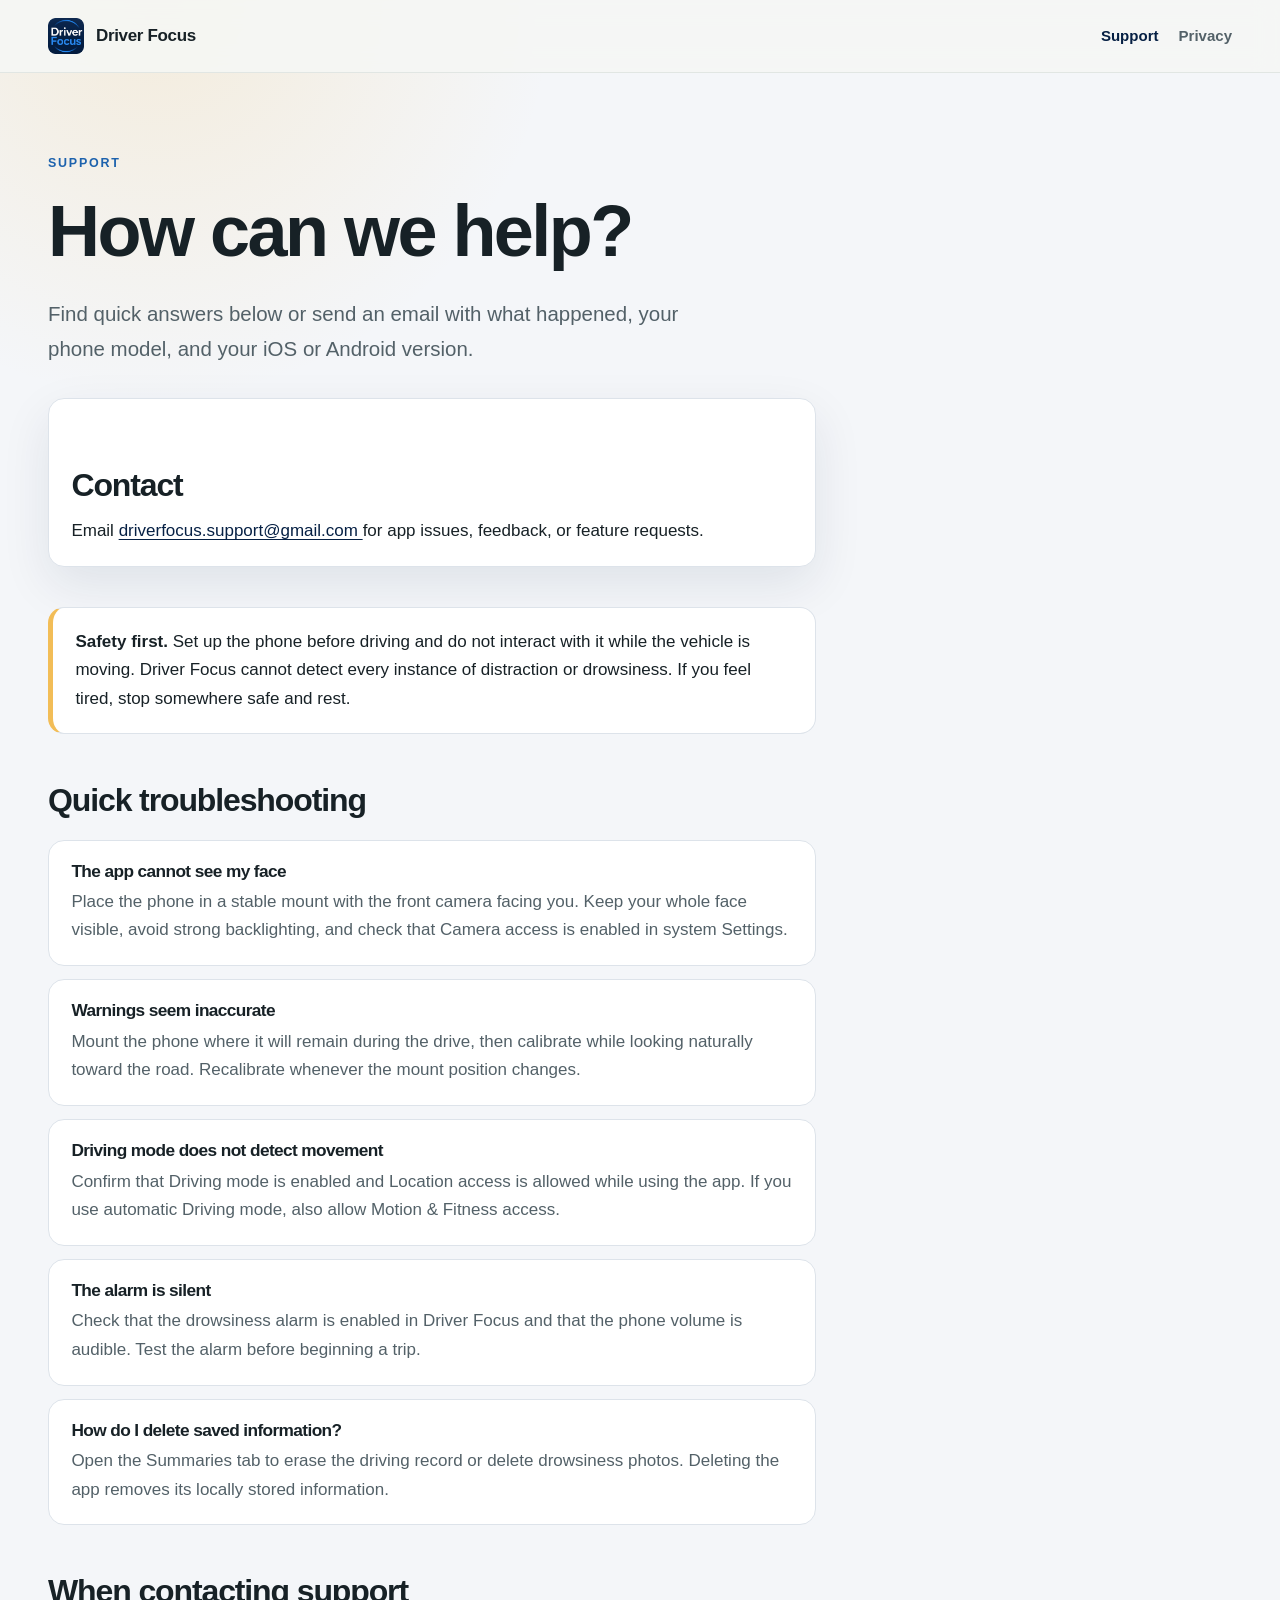
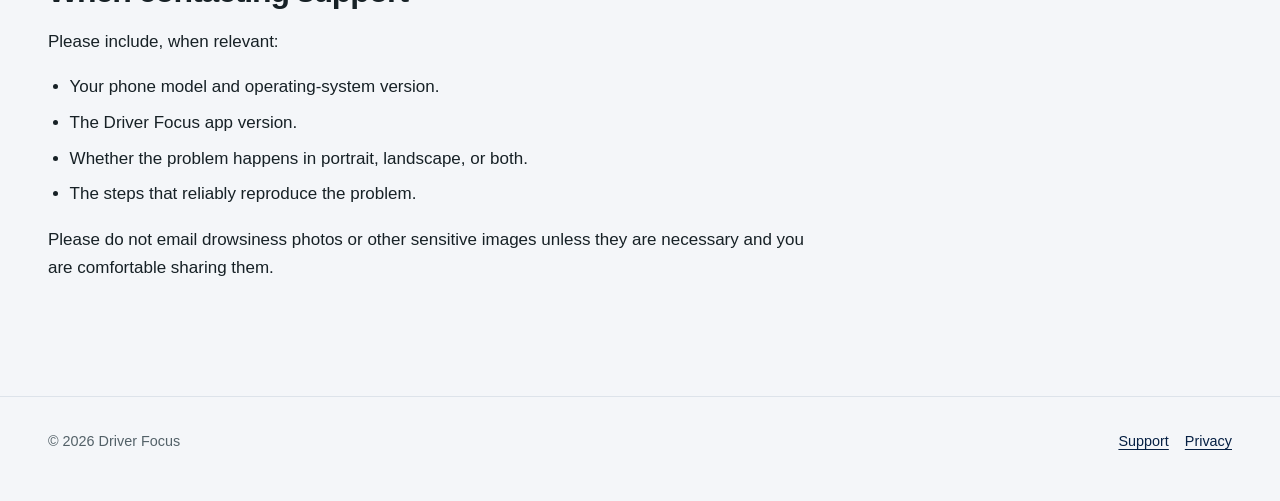
==== docs/support/index.html @ aa6e7d4a "Driver Focus support and privacy site Public GitHub Pages host for the app's support and privacy pag" ====
<!doctype html>
<html lang="en">
  <head>
    <meta charset="utf-8">
    <meta name="viewport" content="width=device-width, initial-scale=1">
    <meta name="description" content="Help, troubleshooting, and contact information for Driver Focus.">
    <title>Support | Driver Focus</title>
    <link rel="icon" type="image/png" href="../assets/favicon-32.png">
    <link rel="apple-touch-icon" href="../assets/apple-touch-icon.png">
    <link rel="stylesheet" href="../assets/site.css">
  </head>
  <body>
    <header class="site-header">
      <nav class="nav shell" aria-label="Main navigation">
        <a class="brand" href="../">
          <span class="brand-mark" aria-hidden="true"></span>
          Driver Focus
        </a>
        <div class="nav-links">
          <a href="./" aria-current="page">Support</a>
          <a href="../privacy/">Privacy</a>
        </div>
      </nav>
    </header>
    <main class="shell">
      <article class="content">
        <p class="eyebrow">Support</p>
        <h1>How can we help?</h1>
        <p class="lede">
          Find quick answers below or send an email with what happened, your
          phone model, and your iOS or Android version.
        </p>

        <section class="contact-card" aria-labelledby="contact-heading">
          <h2 id="contact-heading">Contact</h2>
          <p>
            Email
            <a href="mailto:driverfocus.support@gmail.com?subject=Driver%20Focus%20support">
              driverfocus.support@gmail.com
            </a>
            for app issues, feedback, or feature requests.
          </p>
        </section>

        <div class="notice">
          <strong>Safety first.</strong> Set up the phone before driving and do
          not interact with it while the vehicle is moving. Driver Focus cannot
          detect every instance of distraction or drowsiness. If you feel tired,
          stop somewhere safe and rest.
        </div>

        <h2>Quick troubleshooting</h2>
        <div class="faq">
          <section class="faq-item">
            <h3>The app cannot see my face</h3>
            <p>
              Place the phone in a stable mount with the front camera facing
              you. Keep your whole face visible, avoid strong backlighting, and
              check that Camera access is enabled in system Settings.
            </p>
          </section>
          <section class="faq-item">
            <h3>Warnings seem inaccurate</h3>
            <p>
              Mount the phone where it will remain during the drive, then
              calibrate while looking naturally toward the road. Recalibrate
              whenever the mount position changes.
            </p>
          </section>
          <section class="faq-item">
            <h3>Driving mode does not detect movement</h3>
            <p>
              Confirm that Driving mode is enabled and Location access is
              allowed while using the app. If you use automatic Driving mode,
              also allow Motion &amp; Fitness access.
            </p>
          </section>
          <section class="faq-item">
            <h3>The alarm is silent</h3>
            <p>
              Check that the drowsiness alarm is enabled in Driver Focus and
              that the phone volume is audible. Test the alarm before beginning
              a trip.
            </p>
          </section>
          <section class="faq-item">
            <h3>How do I delete saved information?</h3>
            <p>
              Open the Summaries tab to erase the driving record or delete
              drowsiness photos. Deleting the app removes its locally stored
              information.
            </p>
          </section>
        </div>

        <h2>When contacting support</h2>
        <p>Please include, when relevant:</p>
        <ul>
          <li>Your phone model and operating-system version.</li>
          <li>The Driver Focus app version.</li>
          <li>Whether the problem happens in portrait, landscape, or both.</li>
          <li>The steps that reliably reproduce the problem.</li>
        </ul>
        <p>
          Please do not email drowsiness photos or other sensitive images unless
          they are necessary and you are comfortable sharing them.
        </p>
      </article>
    </main>
    <footer class="page-footer">
      <div class="footer-row shell">
        <span>© 2026 Driver Focus</span>
        <div class="footer-links">
          <a href="./">Support</a>
          <a href="../privacy/">Privacy</a>
        </div>
      </div>
    </footer>
  </body>
</html>
---- docs/assets/site.css ----
:root {
  color-scheme: light;
  --ink: #172126;
  --muted: #536168;
  --paper: #f4f6f9;
  --surface: #ffffff;
  --line: #dde3ea;
  /* Taken from the app icon: #062044 is its background, #2989f1 its wordmark.
     The wordmark blue is darkened for text because at full strength it only
     reaches 3.5:1 against white, short of the 4.5:1 needed to read well. */
  --blue: #1d62ad;
  --blue-dark: #062044;
  --blue-soft: #e8eef8;
  --amber: #f2bd57;
  --shadow: 0 18px 50px rgba(6, 32, 68, 0.09);
}

* {
  box-sizing: border-box;
}

html {
  scroll-behavior: smooth;
}

body {
  margin: 0;
  background:
    radial-gradient(circle at 12% 0%, rgba(242, 189, 87, 0.18), transparent 25rem),
    var(--paper);
  color: var(--ink);
  font-family: Inter, ui-sans-serif, -apple-system, BlinkMacSystemFont, "Segoe UI",
    sans-serif;
  font-size: 17px;
  line-height: 1.68;
}

a {
  color: var(--blue-dark);
  text-underline-offset: 0.18em;
}

a:hover {
  color: var(--blue);
}

.shell {
  width: min(100% - 2rem, 74rem);
  margin-inline: auto;
}

.site-header {
  border-bottom: 1px solid rgba(220, 227, 223, 0.8);
  background: rgba(245, 247, 244, 0.9);
  backdrop-filter: blur(12px);
  position: sticky;
  top: 0;
  z-index: 10;
}

.nav {
  min-height: 4.5rem;
  display: flex;
  align-items: center;
  justify-content: space-between;
  gap: 1.5rem;
}

.brand {
  display: inline-flex;
  align-items: center;
  gap: 0.75rem;
  color: var(--ink);
  font-weight: 750;
  letter-spacing: -0.02em;
  text-decoration: none;
}

.brand-mark {
  width: 2.25rem;
  aspect-ratio: 1;
  /* The app's own icon, with the corners rounded here because the web applies
     no mask of its own. The url is resolved against this stylesheet, so every
     page picks it up whatever depth it sits at. */
  background: url("driver-focus-mark.png") center / contain no-repeat;
}

.nav-links {
  display: flex;
  align-items: center;
  gap: 1.25rem;
  font-size: 0.94rem;
}

.nav-links a {
  color: var(--muted);
  font-weight: 650;
  text-decoration: none;
}

.nav-links a[aria-current="page"],
.nav-links a:hover {
  color: var(--blue-dark);
}

main {
  padding: 5rem 0 6rem;
}

.hero {
  display: grid;
  grid-template-columns: minmax(0, 1.35fr) minmax(17rem, 0.65fr);
  align-items: center;
  gap: clamp(2rem, 6vw, 6rem);
  min-height: 31rem;
}

.eyebrow {
  margin: 0 0 1rem;
  color: var(--blue);
  font-size: 0.78rem;
  font-weight: 800;
  letter-spacing: 0.14em;
  text-transform: uppercase;
}

h1,
h2,
h3 {
  line-height: 1.16;
  letter-spacing: -0.035em;
}

h1 {
  max-width: 14ch;
  margin: 0;
  font-size: clamp(2.8rem, 7vw, 5.6rem);
}

h2 {
  margin: 3rem 0 0.8rem;
  font-size: clamp(1.45rem, 3vw, 2rem);
}

h3 {
  margin: 0 0 0.45rem;
  font-size: 1.08rem;
}

.lede {
  max-width: 42rem;
  margin: 1.5rem 0 0;
  color: var(--muted);
  font-size: clamp(1.05rem, 2vw, 1.28rem);
}

.actions {
  display: flex;
  flex-wrap: wrap;
  gap: 0.8rem;
  margin-top: 2rem;
}

.button {
  display: inline-flex;
  align-items: center;
  justify-content: center;
  min-height: 3rem;
  padding: 0.65rem 1.05rem;
  border: 1px solid var(--blue-dark);
  border-radius: 0.75rem;
  background: var(--blue-dark);
  color: white;
  font-weight: 720;
  text-decoration: none;
}

.button.secondary {
  background: transparent;
  color: var(--blue-dark);
}

.signal-card {
  position: relative;
  overflow: hidden;
  min-height: 22rem;
  padding: 2rem;
  border-radius: 2rem;
  background: var(--blue-dark);
  color: white;
  box-shadow: var(--shadow);
}

.signal-card::after {
  content: "";
  position: absolute;
  width: 18rem;
  height: 18rem;
  right: -7rem;
  bottom: -8rem;
  border: 2.8rem solid rgba(255, 255, 255, 0.1);
  border-radius: 50%;
}

.signal-label {
  color: rgba(255, 255, 255, 0.72);
  font-size: 0.78rem;
  font-weight: 800;
  letter-spacing: 0.14em;
  text-transform: uppercase;
}

.signal-status {
  margin-top: 3rem;
  font-size: 2.5rem;
  font-weight: 780;
  letter-spacing: -0.04em;
}

.signal-line {
  width: 3.5rem;
  height: 0.45rem;
  margin-top: 1rem;
  border-radius: 1rem;
  background: var(--amber);
}

.signal-copy {
  position: relative;
  z-index: 1;
  max-width: 16rem;
  margin-top: 2rem;
  color: rgba(255, 255, 255, 0.78);
}

.content {
  width: min(100%, 48rem);
}

.content h1 {
  max-width: 18ch;
  font-size: clamp(2.5rem, 6vw, 4.5rem);
}

.meta {
  margin: 0.6rem 0 2.2rem;
  color: var(--muted);
  font-size: 0.92rem;
}

.notice,
.contact-card,
.faq-item {
  padding: 1.25rem 1.4rem;
  border: 1px solid var(--line);
  border-radius: 1rem;
  background: var(--surface);
}

.notice {
  margin: 2rem 0;
  border-left: 0.35rem solid var(--amber);
}

.contact-card {
  margin: 2rem 0 2.5rem;
  box-shadow: var(--shadow);
}

.contact-card p {
  margin: 0.4rem 0 0;
}

.faq {
  display: grid;
  gap: 0.85rem;
  margin-top: 1.25rem;
}

.faq-item p {
  margin: 0;
  color: var(--muted);
}

ul,
ol {
  padding-left: 1.35rem;
}

li + li {
  margin-top: 0.45rem;
}

.page-footer {
  padding: 2rem 0 3rem;
  border-top: 1px solid var(--line);
  color: var(--muted);
  font-size: 0.9rem;
}

.footer-row {
  display: flex;
  justify-content: space-between;
  gap: 1.5rem;
}

.footer-links {
  display: flex;
  gap: 1rem;
}

@media (max-width: 720px) {
  body {
    font-size: 16px;
  }

  .nav {
    min-height: 4rem;
  }

  .nav-links {
    gap: 0.75rem;
  }

  main {
    padding-top: 3rem;
  }

  .hero {
    grid-template-columns: 1fr;
    min-height: auto;
  }

  .signal-card {
    min-height: 18rem;
  }

  .footer-row {
    flex-direction: column;
  }
}

@media (prefers-reduced-motion: reduce) {
  html {
    scroll-behavior: auto;
  }
}
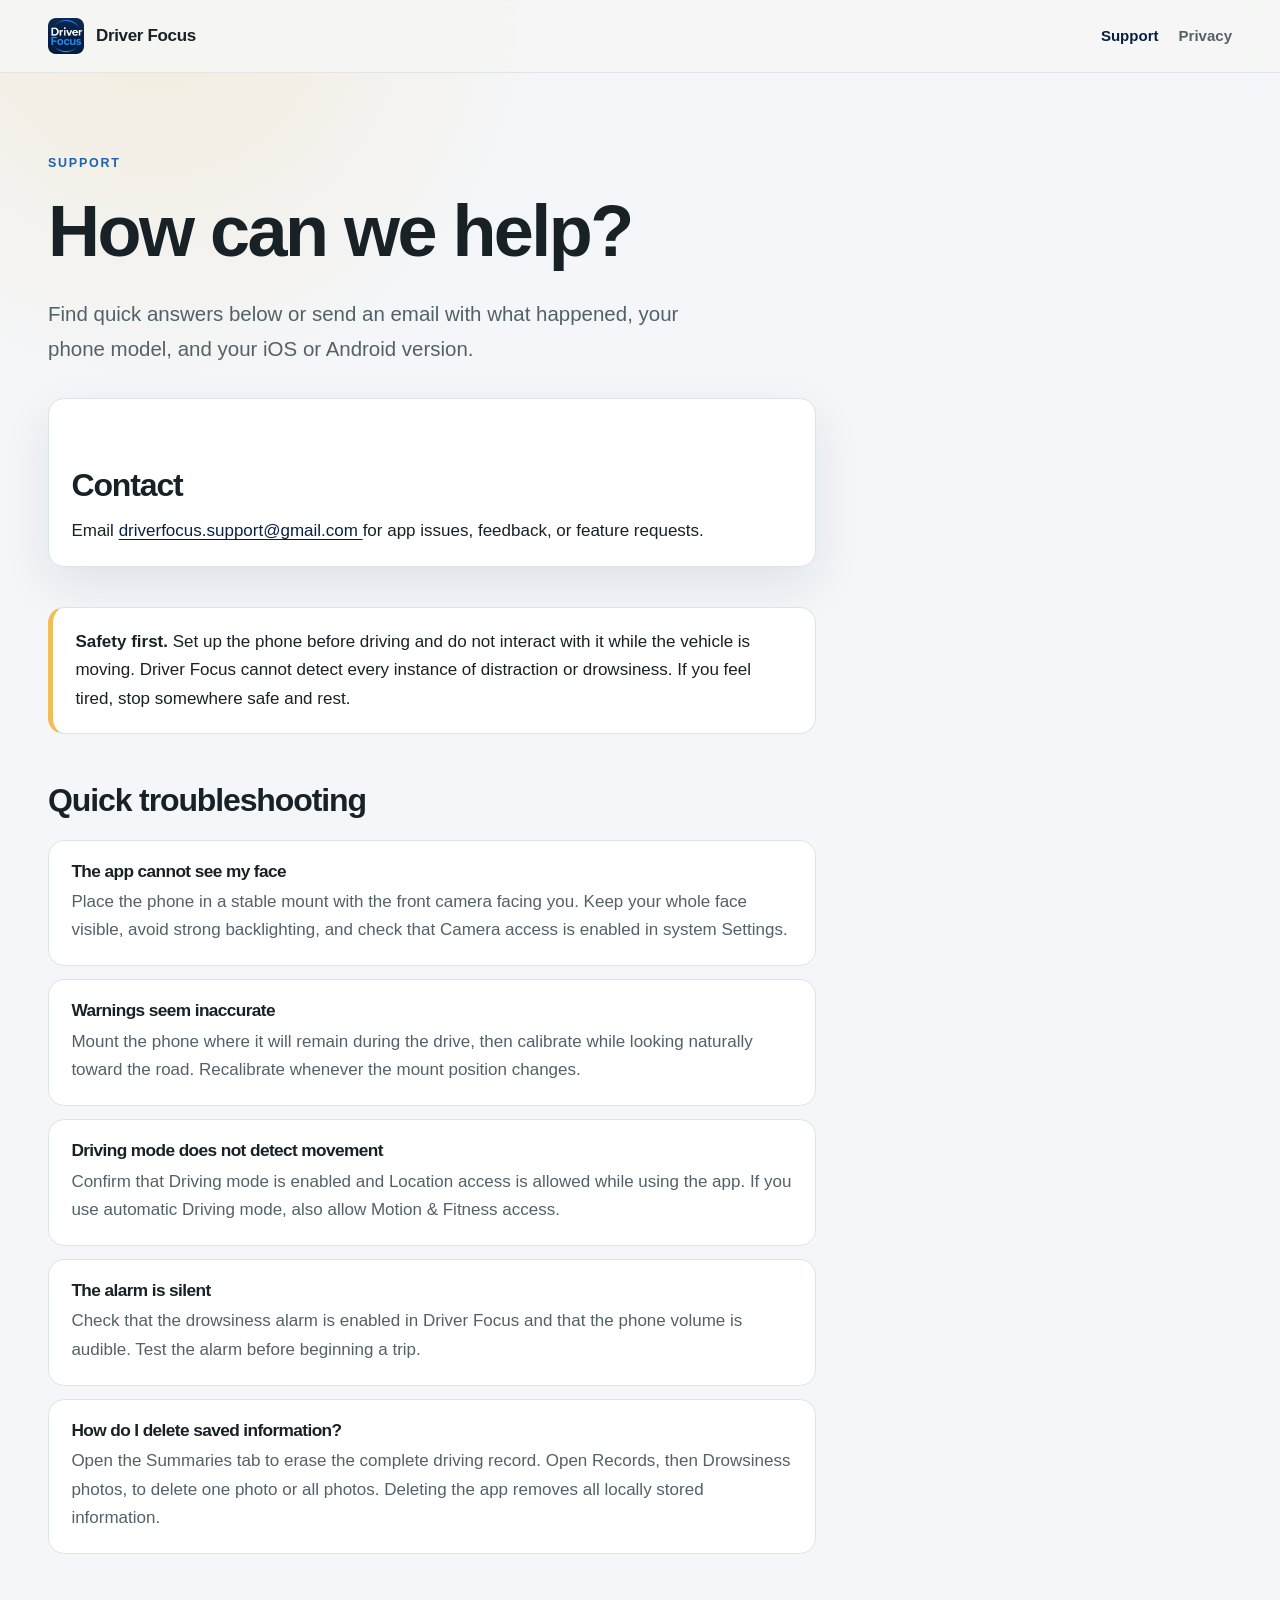
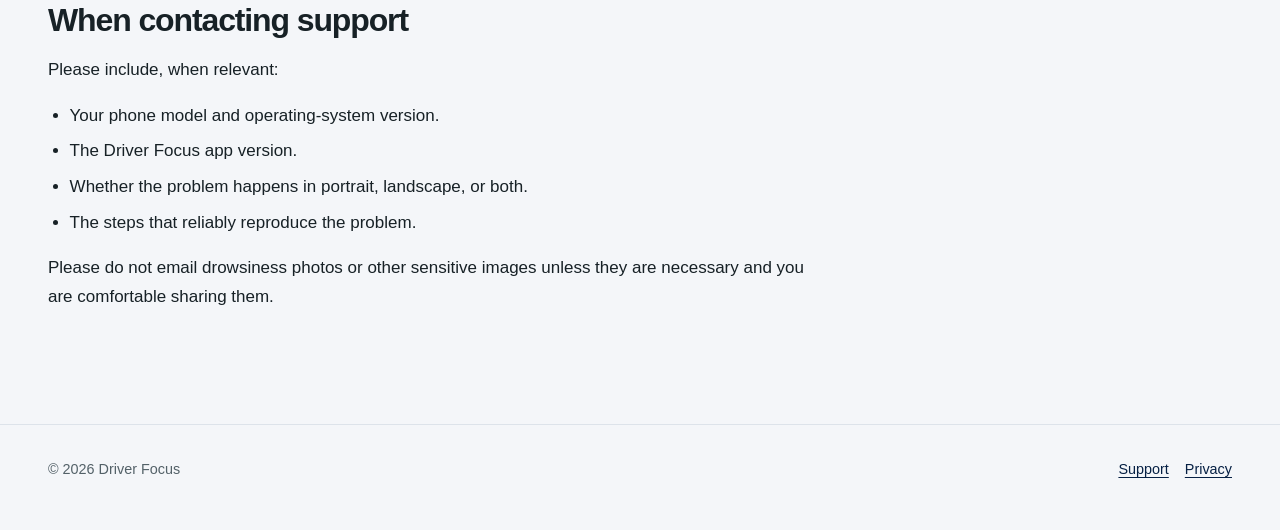
==== commit 498e6d1d: "update docs to match app" ====
--- a/docs/support/index.html
+++ b/docs/support/index.html
@@ -86,9 +86,9 @@
           <section class="faq-item">
             <h3>How do I delete saved information?</h3>
             <p>
-              Open the Summaries tab to erase the driving record or delete
-              drowsiness photos. Deleting the app removes its locally stored
-              information.
+              Open the Summaries tab to erase the complete driving record.
+              Open Records, then Drowsiness photos, to delete one photo or all
+              photos. Deleting the app removes all locally stored information.
             </p>
           </section>
         </div>
